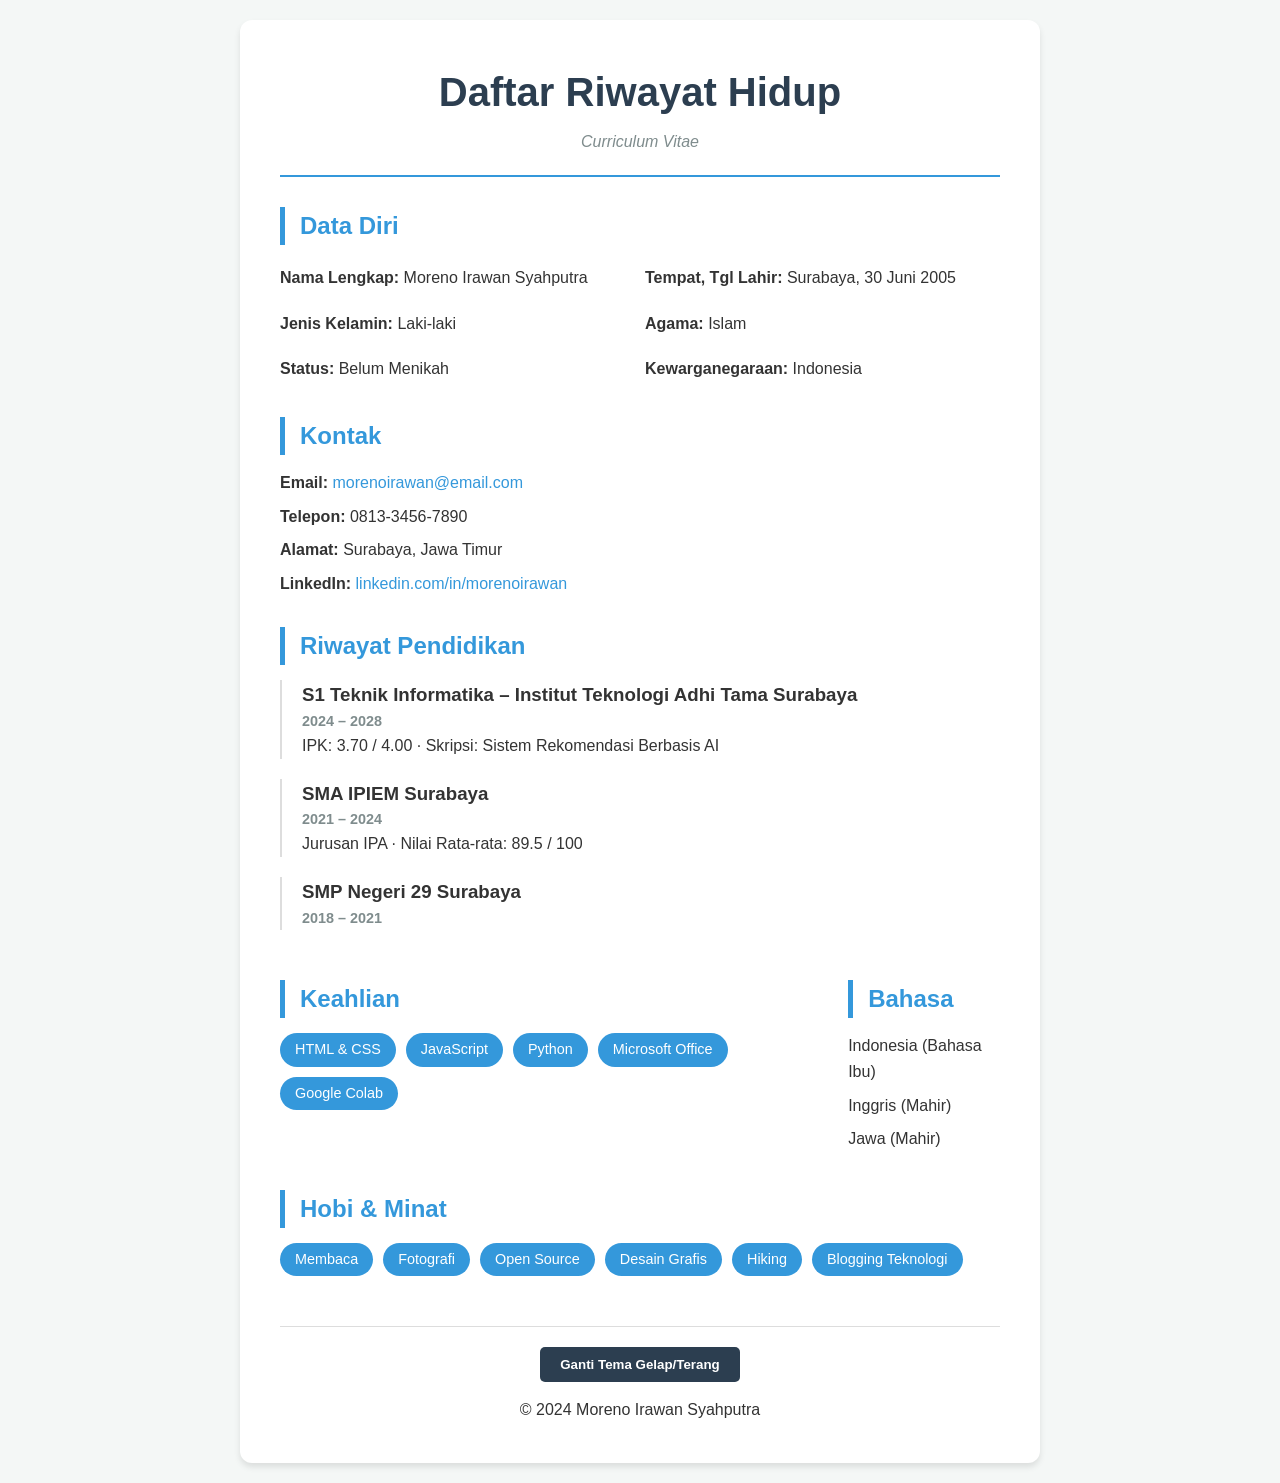
==== index.html @ e5fae0bb "Add files via upload" ====
<!DOCTYPE html>
<html lang="id">
<head>
    <meta charset="UTF-8">
    <meta name="viewport" content="width=device-width, initial-scale=1.0">
    <title>Daftar Riwayat Hidup – Moreno Irawan Syahputra</title>
    <!-- Menghubungkan ke file CSS eksternal -->
    <link rel="stylesheet" href="style.css">
</head>
<body>

    <div class="container">
        <header>
            <h1>Daftar Riwayat Hidup</h1>
            <p class="subtitle">Curriculum Vitae</p>
        </header>

        <main>
            <section id="data-diri">
                <h2>Data Diri</h2>
                <div class="info-grid">
                    <p><strong>Nama Lengkap:</strong> Moreno Irawan Syahputra</p>
                    <p><strong>Tempat, Tgl Lahir:</strong> Surabaya, 30 Juni 2005</p>
                    <p><strong>Jenis Kelamin:</strong> Laki-laki</p>
                    <p><strong>Agama:</strong> Islam</p>
                    <p><strong>Status:</strong> Belum Menikah</p>
                    <p><strong>Kewarganegaraan:</strong> Indonesia</p>
                </div>
            </section>

            <section id="kontak">
                <h2>Kontak</h2>
                <ul class="contact-list">
                    <li><strong>Email:</strong> <a href="mailto:morenoirawan@email.com">morenoirawan@email.com</a></li>
                    <li><strong>Telepon:</strong> 0813-3456-7890</li>
                    <li><strong>Alamat:</strong> Surabaya, Jawa Timur</li>
                    <li><strong>LinkedIn:</strong> <a href="https://linkedin.com/in/morenoirawan" target="_blank">linkedin.com/in/morenoirawan</a></li>
                </ul>
            </section>

            <section id="pendidikan">
                <h2>Riwayat Pendidikan</h2>
                <div class="timeline">
                    <div class="item">
                        <h3>S1 Teknik Informatika – Institut Teknologi Adhi Tama Surabaya</h3>
                        <p class="date">2024 – 2028</p>
                        <p>IPK: 3.70 / 4.00 · Skripsi: Sistem Rekomendasi Berbasis AI</p>
                    </div>
                    <div class="item">
                        <h3>SMA IPIEM Surabaya</h3>
                        <p class="date">2021 – 2024</p>
                        <p>Jurusan IPA · Nilai Rata-rata: 89.5 / 100</p>
                    </div>
                    <div class="item">
                        <h3>SMP Negeri 29 Surabaya</h3>
                        <p class="date">2018 – 2021</p>
                    </div>
                </div>
            </section>

            <div class="two-columns">
                <section id="keahlian">
                    <h2>Keahlian</h2>
                    <ul class="tag-list">
                        <li>HTML & CSS</li>
                        <li>JavaScript</li>
                        <li>Python</li>
                        <li>Microsoft Office</li>
                        <li>Google Colab</li>
                    </ul>
                </section>

                <section id="bahasa">
                    <h2>Bahasa</h2>
                    <ul class="list-style">
                        <li>Indonesia (Bahasa Ibu)</li>
                        <li>Inggris (Mahir)</li>
                        <li>Jawa (Mahir)</li>
                    </ul>
                </section>
            </div>

            <section id="hobi">
                <h2>Hobi & Minat</h2>
                <ul class="tag-list">
                    <li>Membaca</li>
                    <li>Fotografi</li>
                    <li>Open Source</li>
                    <li>Desain Grafis</li>
                    <li>Hiking</li>
                    <li>Blogging Teknologi</li>
                </ul>
            </section>
        </main>

        <footer>
            <button id="btn-mode">Ganti Tema Gelap/Terang</button>
            <p>&copy; 2024 Moreno Irawan Syahputra</p>
        </footer>
    </div>

    <!-- Menghubungkan ke file JavaScript eksternal -->
    <script src="script.js"></script>
</body>
</html>
---- style.css ----
/* CSS (Cascading Style Sheets) - Mengatur Tampilan */

/* Reset margin dan padding default browser */
* {
    margin: 0;
    padding: 0;
    box-sizing: border-box;
}

/* Variabel Warna untuk memudahkan penggantian tema */
:root {
    --bg-color: #f4f7f6;
    --card-bg: #ffffff;
    --text-color: #333333;
    --primary-color: #2c3e50;
    --accent-color: #3498db;
    --secondary-text: #7f8c8d;
    --shadow: 0 4px 6px rgba(0,0,0,0.1);
}

/* Gaya untuk Tema Gelap (akan diaktifkan via JavaScript) */
body.dark-mode {
    --bg-color: #1a1a1a;
    --card-bg: #2c2c2c;
    --text-color: #e0e0e0;
    --primary-color: #ecf0f1;
    --accent-color: #5dade2;
    --secondary-text: #bdc3c7;
}

body {
    font-family: 'Segoe UI', Tahoma, Geneva, Verdana, sans-serif;
    background-color: var(--bg-color);
    color: var(--text-color);
    line-height: 1.6;
    padding: 20px;
    transition: background-color 0.3s ease, color 0.3s ease;
}

.container {
    max-width: 800px;
    margin: 0 auto;
    background-color: var(--card-bg);
    padding: 40px;
    border-radius: 12px;
    box-shadow: var(--shadow);
}

header {
    text-align: center;
    border-bottom: 2px solid var(--accent-color);
    padding-bottom: 20px;
    margin-bottom: 30px;
}

h1 {
    color: var(--primary-color);
    font-size: 2.5rem;
    margin-bottom: 5px;
}

.subtitle {
    font-style: italic;
    color: var(--secondary-text);
}

h2 {
    color: var(--accent-color);
    border-left: 5px solid var(--accent-color);
    padding-left: 15px;
    margin: 30px 0 15px;
    font-size: 1.5rem;
}

/* Grid layout untuk data diri */
.info-grid {
    display: grid;
    grid-template-columns: repeat(auto-fit, minmax(250px, 1fr));
    gap: 10px;
}

.info-grid p {
    margin: 5px 0;
}

/* Gaya List */
ul {
    list-style-type: none;
}

.contact-list li, .list-style li {
    margin-bottom: 8px;
}

.contact-list a {
    color: var(--accent-color);
    text-decoration: none;
}

.contact-list a:hover {
    text-decoration: underline;
}

/* Timeline Pendidikan */
.timeline .item {
    margin-bottom: 20px;
    position: relative;
    padding-left: 20px;
    border-left: 2px solid #ddd;
}

.timeline .date {
    font-weight: bold;
    color: var(--secondary-text);
    font-size: 0.9rem;
}

/* Tag style untuk keahlian dan hobi */
.tag-list {
    display: flex;
    flex-wrap: wrap;
    gap: 10px;
}

.tag-list li {
    background-color: var(--accent-color);
    color: white;
    padding: 5px 15px;
    border-radius: 20px;
    font-size: 0.9rem;
    transition: transform 0.2s;
}

.tag-list li:hover {
    transform: scale(1.1);
    cursor: default;
}

/* Kolom ganda */
.two-columns {
    display: flex;
    gap: 40px;
}

/* Tombol dan Footer */
footer {
    margin-top: 50px;
    text-align: center;
    border-top: 1px solid #ddd;
    padding-top: 20px;
}

#btn-mode {
    background-color: var(--primary-color);
    color: white;
    border: none;
    padding: 10px 20px;
    border-radius: 5px;
    cursor: pointer;
    margin-bottom: 15px;
    font-weight: bold;
}

#btn-mode:hover {
    opacity: 0.9;
}

/* Responsivitas untuk layar kecil */
@media (max-width: 600px) {
    .container {
        padding: 20px;
    }
    .two-columns {
        flex-direction: column;
        gap: 0;
    }
}
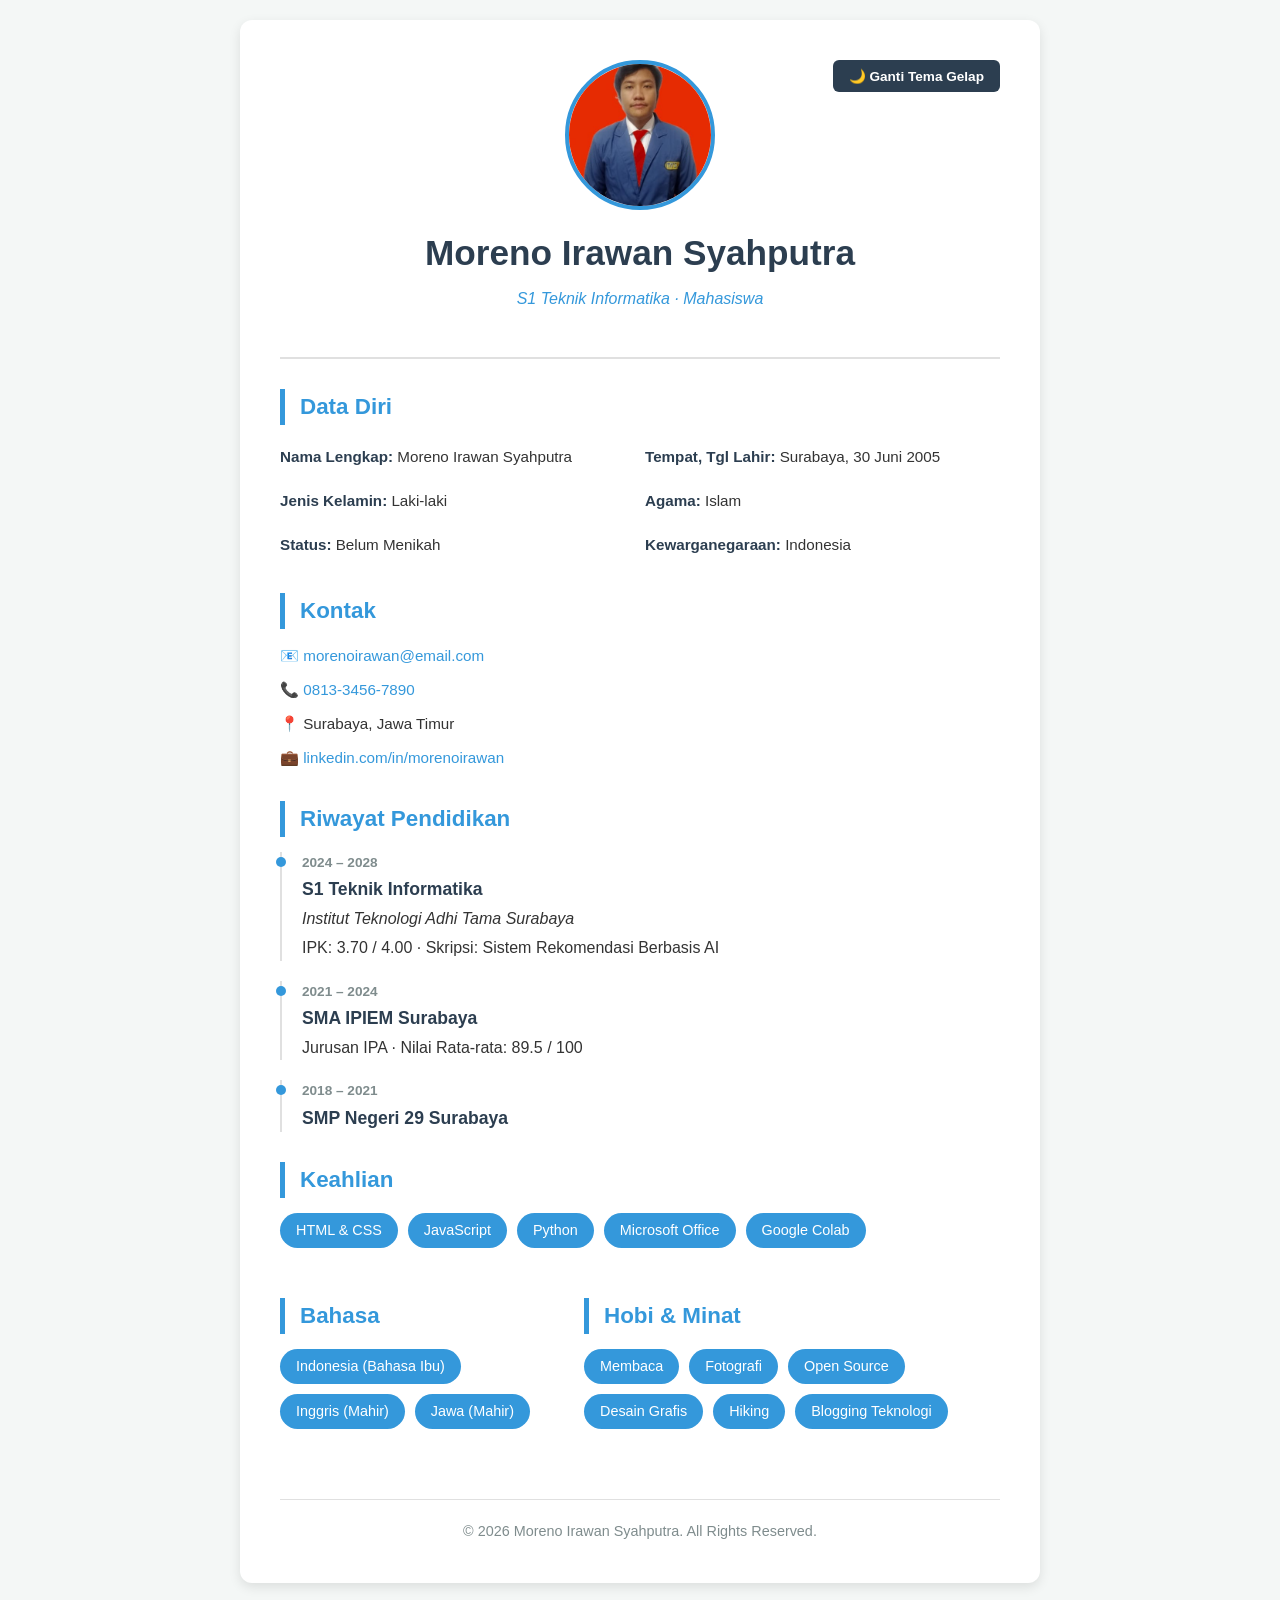
==== commit 91a0fa43: "berubah" ====
--- a/index.html
+++ b/index.html
@@ -4,19 +4,25 @@
     <meta charset="UTF-8">
     <meta name="viewport" content="width=device-width, initial-scale=1.0">
     <title>Daftar Riwayat Hidup – Moreno Irawan Syahputra</title>
-    <!-- Menghubungkan ke file CSS eksternal -->
     <link rel="stylesheet" href="style.css">
 </head>
 <body>
 
     <div class="container">
         <header>
-            <h1>Daftar Riwayat Hidup</h1>
-            <p class="subtitle">Curriculum Vitae</p>
+            <button id="btn-mode" class="theme-btn">🌙 Ganti Tema Gelap</button>
+            
+            <div class="photo-wrapper">
+                <img src="moreno_3x4 (1).jpg" alt="Foto Profil" class="profile-img" id="profile-photo">
+            </div>
+
+            <h1>Moreno Irawan Syahputra</h1>
+            <p class="subtitle">S1 Teknik Informatika · Mahasiswa</p>
         </header>
 
         <main>
-            <section id="data-diri">
+            
+            <section>
                 <h2>Data Diri</h2>
                 <div class="info-grid">
                     <p><strong>Nama Lengkap:</strong> Moreno Irawan Syahputra</p>
@@ -28,78 +34,82 @@
                 </div>
             </section>
 
-            <section id="kontak">
+            
+            <section>
                 <h2>Kontak</h2>
                 <ul class="contact-list">
-                    <li><strong>Email:</strong> <a href="mailto:morenoirawan@email.com">morenoirawan@email.com</a></li>
-                    <li><strong>Telepon:</strong> 0813-3456-7890</li>
-                    <li><strong>Alamat:</strong> Surabaya, Jawa Timur</li>
-                    <li><strong>LinkedIn:</strong> <a href="https://linkedin.com/in/morenoirawan" target="_blank">linkedin.com/in/morenoirawan</a></li>
+                    <li>📧 <a href="mailto:morenoirawan@email.com">morenoirawan@email.com</a></li>
+                    <li>📞 <a href="tel:081334567890">0813-3456-7890</a></li>
+                    <li>📍 Surabaya, Jawa Timur</li>
+                    <li>💼 <a href="https://linkedin.com/in/morenoirawan" target="_blank">linkedin.com/in/morenoirawan</a></li>
                 </ul>
             </section>
 
-            <section id="pendidikan">
+            <section class="timeline">
                 <h2>Riwayat Pendidikan</h2>
-                <div class="timeline">
-                    <div class="item">
-                        <h3>S1 Teknik Informatika – Institut Teknologi Adhi Tama Surabaya</h3>
-                        <p class="date">2024 – 2028</p>
-                        <p>IPK: 3.70 / 4.00 · Skripsi: Sistem Rekomendasi Berbasis AI</p>
-                    </div>
-                    <div class="item">
-                        <h3>SMA IPIEM Surabaya</h3>
-                        <p class="date">2021 – 2024</p>
-                        <p>Jurusan IPA · Nilai Rata-rata: 89.5 / 100</p>
-                    </div>
-                    <div class="item">
-                        <h3>SMP Negeri 29 Surabaya</h3>
-                        <p class="date">2018 – 2021</p>
-                    </div>
+                
+                <div class="timeline-item">
+                    <div class="date">2024 – 2028</div>
+                    <h3>S1 Teknik Informatika</h3>
+                    <p class="institution">Institut Teknologi Adhi Tama Surabaya</p>
+                    <p>IPK: 3.70 / 4.00 · Skripsi: Sistem Rekomendasi Berbasis AI</p>
+                </div>
+
+                <div class="timeline-item">
+                    <div class="date">2021 – 2024</div>
+                    <h3>SMA IPIEM Surabaya</h3>
+                    <p>Jurusan IPA · Nilai Rata-rata: 89.5 / 100</p>
+                </div>
+
+                <div class="timeline-item">
+                    <div class="date">2018 – 2021</div>
+                    <h3>SMP Negeri 29 Surabaya</h3>
                 </div>
             </section>
 
+            
+            <section>
+                <h2>Keahlian</h2>
+                <ul class="tag-list">
+                    <li>HTML & CSS</li>
+                    <li>JavaScript</li>
+                    <li>Python</li>
+                    <li>Microsoft Office</li>
+                    <li>Google Colab</li>
+                </ul>
+            </section>
+
+            <!-- Kolom Ganda: Bahasa & Hobi -->
             <div class="two-columns">
-                <section id="keahlian">
-                    <h2>Keahlian</h2>
+                <section>
+                    <h2>Bahasa</h2>
                     <ul class="tag-list">
-                        <li>HTML & CSS</li>
-                        <li>JavaScript</li>
-                        <li>Python</li>
-                        <li>Microsoft Office</li>
-                        <li>Google Colab</li>
-                    </ul>
-                </section>
-
-                <section id="bahasa">
-                    <h2>Bahasa</h2>
-                    <ul class="list-style">
                         <li>Indonesia (Bahasa Ibu)</li>
                         <li>Inggris (Mahir)</li>
                         <li>Jawa (Mahir)</li>
                     </ul>
                 </section>
+
+                <section>
+                    <h2>Hobi & Minat</h2>
+                    <ul class="tag-list">
+                        <li>Membaca</li>
+                        <li>Fotografi</li>
+                        <li>Open Source</li>
+                        <li>Desain Grafis</li>
+                        <li>Hiking</li>
+                        <li>Blogging Teknologi</li>
+                    </ul>
+                </section>
             </div>
-
-            <section id="hobi">
-                <h2>Hobi & Minat</h2>
-                <ul class="tag-list">
-                    <li>Membaca</li>
-                    <li>Fotografi</li>
-                    <li>Open Source</li>
-                    <li>Desain Grafis</li>
-                    <li>Hiking</li>
-                    <li>Blogging Teknologi</li>
-                </ul>
-            </section>
         </main>
 
         <footer>
-            <button id="btn-mode">Ganti Tema Gelap/Terang</button>
-            <p>&copy; 2024 Moreno Irawan Syahputra</p>
+            <p>© 2026 Moreno Irawan Syahputra. All Rights Reserved.</p>
         </footer>
     </div>
 
-    <!-- Menghubungkan ke file JavaScript eksternal -->
     <script src="script.js"></script>
 </body>
 </html>
+                    
--- a/style.css
+++ b/style.css
@@ -1,13 +1,9 @@
-/* CSS (Cascading Style Sheets) - Mengatur Tampilan */
-
-/* Reset margin dan padding default browser */
 * {
     margin: 0;
     padding: 0;
     box-sizing: border-box;
 }
 
-/* Variabel Warna untuk memudahkan penggantian tema */
 :root {
     --bg-color: #f4f7f6;
     --card-bg: #ffffff;
@@ -15,10 +11,11 @@
     --primary-color: #2c3e50;
     --accent-color: #3498db;
     --secondary-text: #7f8c8d;
-    --shadow: 0 4px 6px rgba(0,0,0,0.1);
-}
-
-/* Gaya untuk Tema Gelap (akan diaktifkan via JavaScript) */
+    --shadow: 0 4px 12px rgba(0,0,0,0.1);
+    --border-color: #e0e0e0;
+}
+
+/* Gaya Tema Gelap */
 body.dark-mode {
     --bg-color: #1a1a1a;
     --card-bg: #2c2c2c;
@@ -26,6 +23,8 @@
     --primary-color: #ecf0f1;
     --accent-color: #5dade2;
     --secondary-text: #bdc3c7;
+    --shadow: 0 4px 12px rgba(0,0,0,0.3);
+    --border-color: #444444;
 }
 
 body {
@@ -44,24 +43,62 @@
     padding: 40px;
     border-radius: 12px;
     box-shadow: var(--shadow);
+    transition: background-color 0.3s ease, box-shadow 0.3s ease;
 }
 
 header {
     text-align: center;
-    border-bottom: 2px solid var(--accent-color);
-    padding-bottom: 20px;
+    border-bottom: 2px solid var(--border-color);
+    padding-bottom: 30px;
     margin-bottom: 30px;
+    position: relative;
+}
+
+.photo-wrapper {
+    width: 150px;
+    height: 150px;
+    margin: 0 auto 15px;
+    border-radius: 50%;
+    background-color: var(--border-color);
+    overflow: hidden;
+    border: 4px solid var(--accent-color);
+    display: flex;
+    align-items: center;
+    justify-content: center;
+    color: var(--secondary-text);
+    font-size: 0.8rem;
+    text-align: center;
+}
+
+.profile-img {
+    width: 100%;
+    height: 100%;
+    object-fit: cover;
+    display: none; 
+}
+
+.profile-img[src]:not([src=""]) {
+    display: block; 
+}
+
+.photo-wrapper:has(.profile-img[src=""])::after {
+    content: "Masukkan Foto Disini";
+    font-size: 0.8rem;
+    color: var(--secondary-text);
 }
 
 h1 {
     color: var(--primary-color);
-    font-size: 2.5rem;
+    font-size: 2.2rem;
     margin-bottom: 5px;
+    font-weight: 700;
 }
 
 .subtitle {
     font-style: italic;
-    color: var(--secondary-text);
+    color: var(--accent-color);
+    font-size: 1rem;
+    margin-bottom: 15px;
 }
 
 h2 {
@@ -69,10 +106,13 @@
     border-left: 5px solid var(--accent-color);
     padding-left: 15px;
     margin: 30px 0 15px;
-    font-size: 1.5rem;
-}
-
-/* Grid layout untuk data diri */
+    font-size: 1.4rem;
+}
+
+section {
+    margin-bottom: 20px;
+}
+
 .info-grid {
     display: grid;
     grid-template-columns: repeat(auto-fit, minmax(250px, 1fr));
@@ -81,51 +121,80 @@
 
 .info-grid p {
     margin: 5px 0;
-}
-
-/* Gaya List */
-ul {
+    font-size: 0.95rem;
+}
+
+.info-grid strong {
+    color: var(--primary-color);
+}
+
+.contact-list {
     list-style-type: none;
 }
 
-.contact-list li, .list-style li {
-    margin-bottom: 8px;
+.contact-list li {
+    margin-bottom: 10px;
+    font-size: 0.95rem;
 }
 
 .contact-list a {
     color: var(--accent-color);
     text-decoration: none;
+    font-weight: 500;
 }
 
 .contact-list a:hover {
     text-decoration: underline;
 }
 
-/* Timeline Pendidikan */
-.timeline .item {
+.timeline-item {
     margin-bottom: 20px;
+    padding-left: 20px;
+    border-left: 2px solid var(--border-color);
     position: relative;
-    padding-left: 20px;
-    border-left: 2px solid #ddd;
-}
-
-.timeline .date {
+}
+
+.timeline-item::before {
+    content: '';
+    position: absolute;
+    left: -6px;
+    top: 5px;
+    width: 10px;
+    height: 10px;
+    border-radius: 50%;
+    background: var(--accent-color);
+}
+
+.timeline-item .date {
     font-weight: bold;
     color: var(--secondary-text);
-    font-size: 0.9rem;
-}
-
-/* Tag style untuk keahlian dan hobi */
+    font-size: 0.85rem;
+    margin-bottom: 2px;
+}
+
+.timeline-item h3 {
+    font-size: 1.1rem;
+    color: var(--primary-color);
+    margin-bottom: 2px;
+}
+
+.timeline-item .institution {
+    font-style: italic;
+    margin-bottom: 4px;
+}
+
+/* Tags (Keahlian & Hobi) */
 .tag-list {
     display: flex;
     flex-wrap: wrap;
     gap: 10px;
+    list-style: none;
 }
 
 .tag-list li {
     background-color: var(--accent-color);
     color: white;
-    padding: 5px 15px;
+    padding: 6px 16px;
     border-radius: 20px;
     font-size: 0.9rem;
     transition: transform 0.2s;
@@ -136,42 +205,62 @@
     cursor: default;
 }
 
-/* Kolom ganda */
 .two-columns {
     display: flex;
     gap: 40px;
 }
 
-/* Tombol dan Footer */
+.col {
+    flex: 1;
+}
+
 footer {
     margin-top: 50px;
     text-align: center;
-    border-top: 1px solid #ddd;
+    border-top: 1px solid var(--border-color);
     padding-top: 20px;
-}
-
-#btn-mode {
+    font-size: 0.9rem;
+    color: var(--secondary-text);
+}
+
+.theme-btn {
+    position: absolute;
+    top: 0;
+    right: 0;
     background-color: var(--primary-color);
     color: white;
     border: none;
-    padding: 10px 20px;
-    border-radius: 5px;
+    padding: 8px 16px;
+    border-radius: 6px;
     cursor: pointer;
-    margin-bottom: 15px;
+    font-size: 0.85rem;
     font-weight: bold;
-}
-
-#btn-mode:hover {
-    opacity: 0.9;
-}
-
-/* Responsivitas untuk layar kecil */
+    transition: opacity 0.2s;
+}
+
+.theme-btn:hover {
+    opacity: 0.85;
+}
+
 @media (max-width: 600px) {
     .container {
         padding: 20px;
     }
+    
     .two-columns {
         flex-direction: column;
         gap: 0;
     }
-}
+    
+    h1 {
+        font-size: 1.8rem;
+    }
+
+    .theme-btn {
+        position: relative;
+        top: auto;
+        right: auto;
+        margin-bottom: 10px;
+        width: 100%;
+    }
+}
